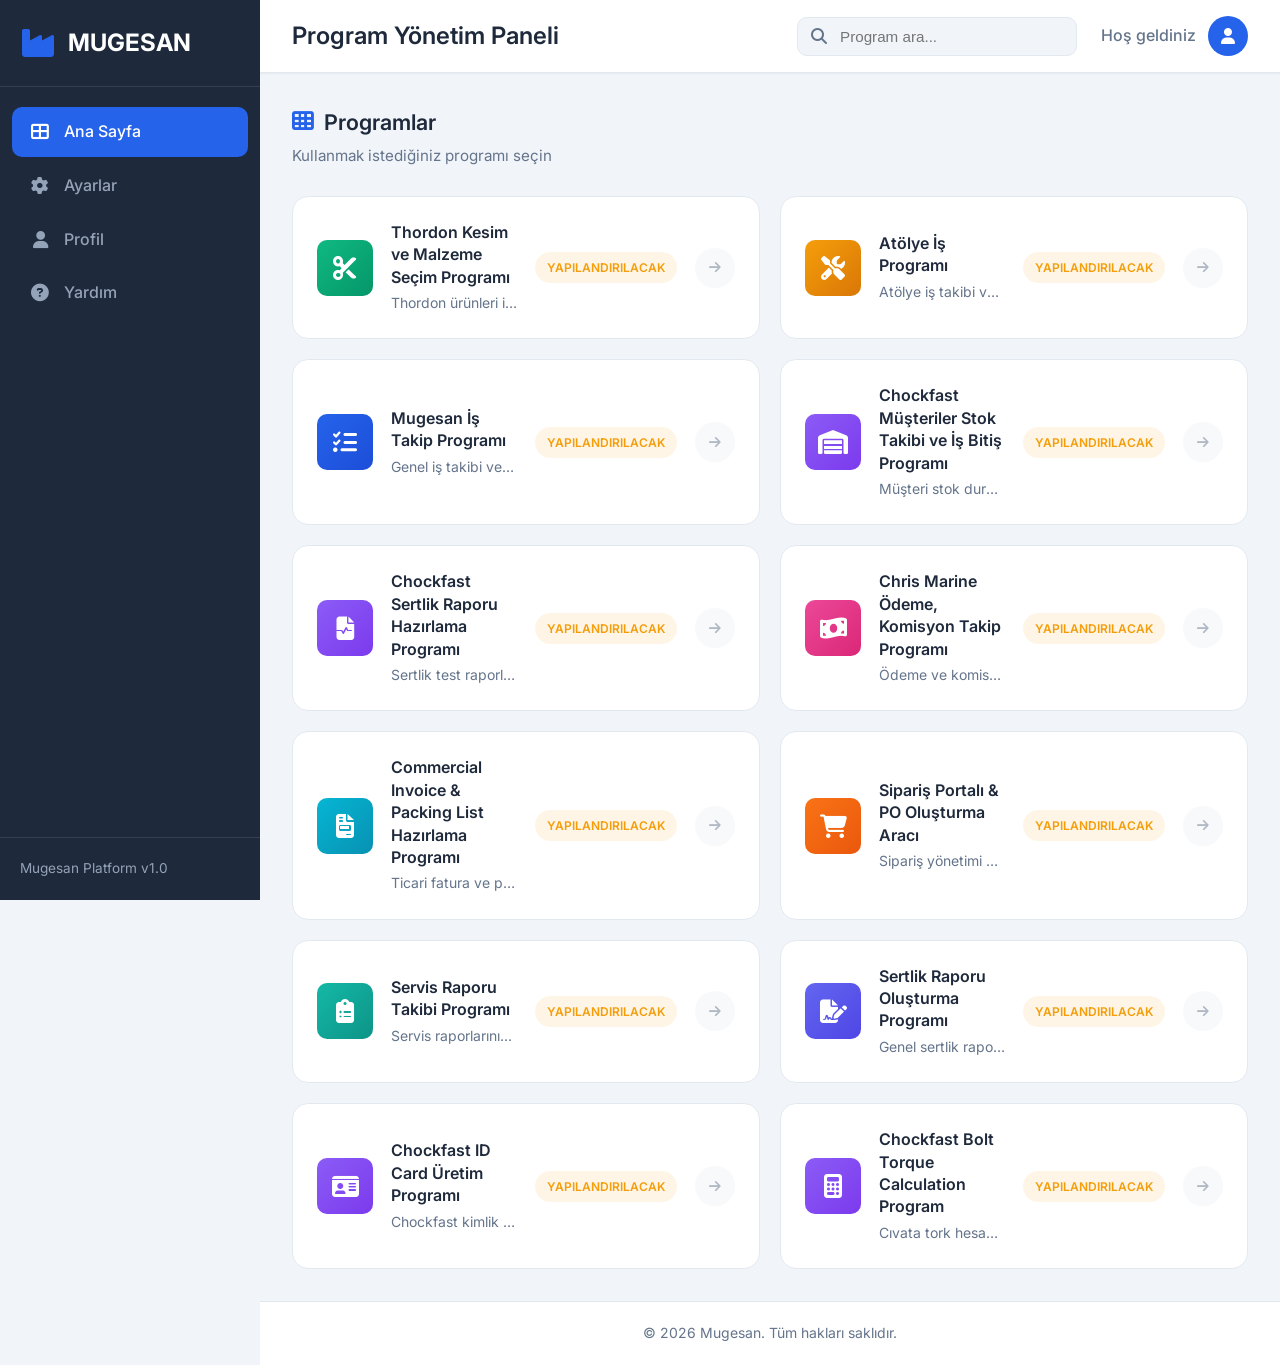
==== index.html @ e4b8ab94 "feat: Initialize Mugesan Platform with dashboard and program cards - Add main index.html with respon" ====
<!DOCTYPE html>
<html lang="tr">
<head>
    <meta charset="UTF-8">
    <meta name="viewport" content="width=device-width, initial-scale=1.0">
    <title>Mugesan Platform</title>
    <link rel="stylesheet" href="css/style.css">
    <link href="https://fonts.googleapis.com/css2?family=Inter:wght@300;400;500;600;700&display=swap" rel="stylesheet">
    <link rel="stylesheet" href="https://cdnjs.cloudflare.com/ajax/libs/font-awesome/6.4.0/css/all.min.css">
</head>
<body>
    <div class="app-container">
        <!-- Sidebar -->
        <aside class="sidebar">
            <div class="sidebar-header">
                <div class="logo">
                    <i class="fas fa-industry"></i>
                    <span>MUGESAN</span>
                </div>
            </div>
            <nav class="sidebar-nav">
                <a href="#" class="nav-item active">
                    <i class="fas fa-th-large"></i>
                    <span>Ana Sayfa</span>
                </a>
                <a href="#" class="nav-item">
                    <i class="fas fa-cog"></i>
                    <span>Ayarlar</span>
                </a>
                <a href="#" class="nav-item">
                    <i class="fas fa-user"></i>
                    <span>Profil</span>
                </a>
                <a href="#" class="nav-item">
                    <i class="fas fa-question-circle"></i>
                    <span>Yardım</span>
                </a>
            </nav>
            <div class="sidebar-footer">
                <p>Mugesan Platform v1.0</p>
            </div>
        </aside>

        <!-- Main Content -->
        <main class="main-content">
            <!-- Header -->
            <header class="header">
                <div class="header-left">
                    <button class="menu-toggle" id="menuToggle">
                        <i class="fas fa-bars"></i>
                    </button>
                    <h1>Program Yönetim Paneli</h1>
                </div>
                <div class="header-right">
                    <div class="search-box">
                        <i class="fas fa-search"></i>
                        <input type="text" placeholder="Program ara...">
                    </div>
                    <div class="user-info">
                        <span>Hoş geldiniz</span>
                        <div class="avatar">
                            <i class="fas fa-user"></i>
                        </div>
                    </div>
                </div>
            </header>

            <!-- Dashboard Content -->
            <div class="dashboard">
                <div class="section-title">
                    <h2><i class="fas fa-th"></i> Programlar</h2>
                    <p>Kullanmak istediğiniz programı seçin</p>
                </div>

                <div class="programs-grid">
                    <!-- Thordon Kesim ve Malzeme Seçim Programı -->
                    <div class="program-card" data-program="thordon-kesim">
                        <div class="card-icon thordon">
                            <i class="fas fa-cut"></i>
                        </div>
                        <div class="card-content">
                            <h3>Thordon Kesim ve Malzeme Seçim Programı</h3>
                            <p>Thordon ürünleri için kesim ve malzeme seçimi</p>
                        </div>
                        <div class="card-status">
                            <span class="status-badge pending">Yapılandırılacak</span>
                        </div>
                        <button class="card-btn" disabled>
                            <i class="fas fa-arrow-right"></i>
                        </button>
                    </div>

                    <!-- Atölye İş Programı -->
                    <div class="program-card" data-program="atolye-is">
                        <div class="card-icon workshop">
                            <i class="fas fa-tools"></i>
                        </div>
                        <div class="card-content">
                            <h3>Atölye İş Programı</h3>
                            <p>Atölye iş takibi ve yönetimi</p>
                        </div>
                        <div class="card-status">
                            <span class="status-badge pending">Yapılandırılacak</span>
                        </div>
                        <button class="card-btn" disabled>
                            <i class="fas fa-arrow-right"></i>
                        </button>
                    </div>

                    <!-- Mugesan İş Takip Programı -->
                    <div class="program-card" data-program="mugesan-is-takip">
                        <div class="card-icon mugesan">
                            <i class="fas fa-tasks"></i>
                        </div>
                        <div class="card-content">
                            <h3>Mugesan İş Takip Programı</h3>
                            <p>Genel iş takibi ve proje yönetimi</p>
                        </div>
                        <div class="card-status">
                            <span class="status-badge pending">Yapılandırılacak</span>
                        </div>
                        <button class="card-btn" disabled>
                            <i class="fas fa-arrow-right"></i>
                        </button>
                    </div>

                    <!-- Chockfast Müşteriler Stok Takibi -->
                    <div class="program-card" data-program="chockfast-stok">
                        <div class="card-icon chockfast">
                            <i class="fas fa-warehouse"></i>
                        </div>
                        <div class="card-content">
                            <h3>Chockfast Müşteriler Stok Takibi ve İş Bitiş Programı</h3>
                            <p>Müşteri stok durumu ve iş bitiş takibi</p>
                        </div>
                        <div class="card-status">
                            <span class="status-badge pending">Yapılandırılacak</span>
                        </div>
                        <button class="card-btn" disabled>
                            <i class="fas fa-arrow-right"></i>
                        </button>
                    </div>

                    <!-- Chockfast Sertlik Raporu Hazırlama -->
                    <div class="program-card" data-program="chockfast-sertlik">
                        <div class="card-icon chockfast">
                            <i class="fas fa-file-medical-alt"></i>
                        </div>
                        <div class="card-content">
                            <h3>Chockfast Sertlik Raporu Hazırlama Programı</h3>
                            <p>Sertlik test raporları oluşturma</p>
                        </div>
                        <div class="card-status">
                            <span class="status-badge pending">Yapılandırılacak</span>
                        </div>
                        <button class="card-btn" disabled>
                            <i class="fas fa-arrow-right"></i>
                        </button>
                    </div>

                    <!-- Chris Marine Ödeme Komisyon -->
                    <div class="program-card" data-program="chris-marine">
                        <div class="card-icon chris">
                            <i class="fas fa-money-bill-wave"></i>
                        </div>
                        <div class="card-content">
                            <h3>Chris Marine Ödeme, Komisyon Takip Programı</h3>
                            <p>Ödeme ve komisyon yönetimi</p>
                        </div>
                        <div class="card-status">
                            <span class="status-badge pending">Yapılandırılacak</span>
                        </div>
                        <button class="card-btn" disabled>
                            <i class="fas fa-arrow-right"></i>
                        </button>
                    </div>

                    <!-- Commercial Invoice & Packing List -->
                    <div class="program-card" data-program="commercial-invoice">
                        <div class="card-icon invoice">
                            <i class="fas fa-file-invoice"></i>
                        </div>
                        <div class="card-content">
                            <h3>Commercial Invoice & Packing List Hazırlama Programı</h3>
                            <p>Ticari fatura ve paketleme listesi oluşturma</p>
                        </div>
                        <div class="card-status">
                            <span class="status-badge pending">Yapılandırılacak</span>
                        </div>
                        <button class="card-btn" disabled>
                            <i class="fas fa-arrow-right"></i>
                        </button>
                    </div>

                    <!-- Sipariş Portalı & PO -->
                    <div class="program-card" data-program="siparis-portal">
                        <div class="card-icon portal">
                            <i class="fas fa-shopping-cart"></i>
                        </div>
                        <div class="card-content">
                            <h3>Sipariş Portalı & PO Oluşturma Aracı</h3>
                            <p>Sipariş yönetimi ve satın alma emri oluşturma</p>
                        </div>
                        <div class="card-status">
                            <span class="status-badge pending">Yapılandırılacak</span>
                        </div>
                        <button class="card-btn" disabled>
                            <i class="fas fa-arrow-right"></i>
                        </button>
                    </div>

                    <!-- Servis Raporu Takibi -->
                    <div class="program-card" data-program="servis-raporu">
                        <div class="card-icon service">
                            <i class="fas fa-clipboard-list"></i>
                        </div>
                        <div class="card-content">
                            <h3>Servis Raporu Takibi Programı</h3>
                            <p>Servis raporlarının takibi ve yönetimi</p>
                        </div>
                        <div class="card-status">
                            <span class="status-badge pending">Yapılandırılacak</span>
                        </div>
                        <button class="card-btn" disabled>
                            <i class="fas fa-arrow-right"></i>
                        </button>
                    </div>

                    <!-- Sertlik Raporu Oluşturma -->
                    <div class="program-card" data-program="sertlik-raporu">
                        <div class="card-icon report">
                            <i class="fas fa-file-signature"></i>
                        </div>
                        <div class="card-content">
                            <h3>Sertlik Raporu Oluşturma Programı</h3>
                            <p>Genel sertlik raporları oluşturma</p>
                        </div>
                        <div class="card-status">
                            <span class="status-badge pending">Yapılandırılacak</span>
                        </div>
                        <button class="card-btn" disabled>
                            <i class="fas fa-arrow-right"></i>
                        </button>
                    </div>

                    <!-- Chockfast ID Card Üretim -->
                    <div class="program-card" data-program="chockfast-idcard">
                        <div class="card-icon chockfast">
                            <i class="fas fa-id-card"></i>
                        </div>
                        <div class="card-content">
                            <h3>Chockfast ID Card Üretim Programı</h3>
                            <p>Chockfast kimlik kartı oluşturma</p>
                        </div>
                        <div class="card-status">
                            <span class="status-badge pending">Yapılandırılacak</span>
                        </div>
                        <button class="card-btn" disabled>
                            <i class="fas fa-arrow-right"></i>
                        </button>
                    </div>

                    <!-- Chockfast Bolt Torque Calculation -->
                    <div class="program-card" data-program="chockfast-torque">
                        <div class="card-icon chockfast">
                            <i class="fas fa-calculator"></i>
                        </div>
                        <div class="card-content">
                            <h3>Chockfast Bolt Torque Calculation Program</h3>
                            <p>Cıvata tork hesaplama aracı</p>
                        </div>
                        <div class="card-status">
                            <span class="status-badge pending">Yapılandırılacak</span>
                        </div>
                        <button class="card-btn" disabled>
                            <i class="fas fa-arrow-right"></i>
                        </button>
                    </div>
                </div>
            </div>

            <!-- Footer -->
            <footer class="footer">
                <p>&copy; 2026 Mugesan. Tüm hakları saklıdır.</p>
            </footer>
        </main>
    </div>

    <script src="js/app.js"></script>
</body>
</html>
---- css/style.css ----
/* Reset and Base Styles */
* {
    margin: 0;
    padding: 0;
    box-sizing: border-box;
}

:root {
    --primary-color: #2563eb;
    --primary-dark: #1d4ed8;
    --secondary-color: #64748b;
    --success-color: #22c55e;
    --warning-color: #f59e0b;
    --danger-color: #ef4444;
    --background: #f1f5f9;
    --surface: #ffffff;
    --text-primary: #1e293b;
    --text-secondary: #64748b;
    --border-color: #e2e8f0;
    --sidebar-bg: #1e293b;
    --sidebar-text: #94a3b8;
    --shadow-sm: 0 1px 2px 0 rgb(0 0 0 / 0.05);
    --shadow-md: 0 4px 6px -1px rgb(0 0 0 / 0.1);
    --shadow-lg: 0 10px 15px -3px rgb(0 0 0 / 0.1);
    --radius-sm: 6px;
    --radius-md: 10px;
    --radius-lg: 16px;
    --transition: all 0.3s ease;
}

body {
    font-family: 'Inter', -apple-system, BlinkMacSystemFont, sans-serif;
    background-color: var(--background);
    color: var(--text-primary);
    line-height: 1.6;
}

/* App Container */
.app-container {
    display: flex;
    min-height: 100vh;
}

/* Sidebar */
.sidebar {
    width: 260px;
    background: var(--sidebar-bg);
    color: var(--sidebar-text);
    display: flex;
    flex-direction: column;
    position: fixed;
    height: 100vh;
    z-index: 1000;
    transition: var(--transition);
}

.sidebar.collapsed {
    width: 70px;
}

.sidebar-header {
    padding: 24px 20px;
    border-bottom: 1px solid rgba(255, 255, 255, 0.1);
}

.logo {
    display: flex;
    align-items: center;
    gap: 12px;
    color: #ffffff;
    font-size: 1.5rem;
    font-weight: 700;
}

.logo i {
    font-size: 2rem;
    color: var(--primary-color);
}

.sidebar-nav {
    flex: 1;
    padding: 20px 12px;
    display: flex;
    flex-direction: column;
    gap: 4px;
}

.nav-item {
    display: flex;
    align-items: center;
    gap: 12px;
    padding: 12px 16px;
    color: var(--sidebar-text);
    text-decoration: none;
    border-radius: var(--radius-md);
    transition: var(--transition);
    font-weight: 500;
}

.nav-item:hover {
    background: rgba(255, 255, 255, 0.1);
    color: #ffffff;
}

.nav-item.active {
    background: var(--primary-color);
    color: #ffffff;
}

.nav-item i {
    font-size: 1.1rem;
    width: 24px;
    text-align: center;
}

.sidebar-footer {
    padding: 20px;
    border-top: 1px solid rgba(255, 255, 255, 0.1);
    font-size: 0.85rem;
    color: var(--sidebar-text);
}

/* Main Content */
.main-content {
    flex: 1;
    margin-left: 260px;
    display: flex;
    flex-direction: column;
    min-height: 100vh;
    transition: var(--transition);
}

/* Header */
.header {
    background: var(--surface);
    padding: 16px 32px;
    display: flex;
    align-items: center;
    justify-content: space-between;
    border-bottom: 1px solid var(--border-color);
    position: sticky;
    top: 0;
    z-index: 100;
    box-shadow: var(--shadow-sm);
}

.header-left {
    display: flex;
    align-items: center;
    gap: 16px;
}

.menu-toggle {
    display: none;
    background: none;
    border: none;
    font-size: 1.25rem;
    color: var(--text-secondary);
    cursor: pointer;
    padding: 8px;
    border-radius: var(--radius-sm);
}

.menu-toggle:hover {
    background: var(--background);
}

.header-left h1 {
    font-size: 1.5rem;
    font-weight: 600;
    color: var(--text-primary);
}

.header-right {
    display: flex;
    align-items: center;
    gap: 24px;
}

.search-box {
    position: relative;
    display: flex;
    align-items: center;
}

.search-box i {
    position: absolute;
    left: 14px;
    color: var(--text-secondary);
}

.search-box input {
    padding: 10px 16px 10px 42px;
    border: 1px solid var(--border-color);
    border-radius: var(--radius-md);
    width: 280px;
    font-size: 0.95rem;
    transition: var(--transition);
    background: var(--background);
}

.search-box input:focus {
    outline: none;
    border-color: var(--primary-color);
    box-shadow: 0 0 0 3px rgba(37, 99, 235, 0.1);
}

.user-info {
    display: flex;
    align-items: center;
    gap: 12px;
}

.user-info span {
    color: var(--text-secondary);
    font-weight: 500;
}

.avatar {
    width: 40px;
    height: 40px;
    background: var(--primary-color);
    border-radius: 50%;
    display: flex;
    align-items: center;
    justify-content: center;
    color: #ffffff;
}

/* Dashboard */
.dashboard {
    flex: 1;
    padding: 32px;
}

.section-title {
    margin-bottom: 28px;
}

.section-title h2 {
    font-size: 1.35rem;
    font-weight: 600;
    color: var(--text-primary);
    display: flex;
    align-items: center;
    gap: 10px;
}

.section-title h2 i {
    color: var(--primary-color);
}

.section-title p {
    color: var(--text-secondary);
    margin-top: 4px;
    font-size: 0.95rem;
}

/* Programs Grid */
.programs-grid {
    display: grid;
    grid-template-columns: repeat(auto-fill, minmax(380px, 1fr));
    gap: 20px;
}

/* Program Card */
.program-card {
    background: var(--surface);
    border-radius: var(--radius-lg);
    padding: 24px;
    display: flex;
    align-items: center;
    gap: 18px;
    border: 1px solid var(--border-color);
    transition: var(--transition);
    cursor: pointer;
    position: relative;
    overflow: hidden;
}

.program-card::before {
    content: '';
    position: absolute;
    top: 0;
    left: 0;
    width: 4px;
    height: 100%;
    background: var(--primary-color);
    opacity: 0;
    transition: var(--transition);
}

.program-card:hover {
    transform: translateY(-2px);
    box-shadow: var(--shadow-lg);
    border-color: var(--primary-color);
}

.program-card:hover::before {
    opacity: 1;
}

.card-icon {
    width: 56px;
    height: 56px;
    border-radius: var(--radius-md);
    display: flex;
    align-items: center;
    justify-content: center;
    font-size: 1.5rem;
    flex-shrink: 0;
}

/* Icon Colors */
.card-icon.thordon {
    background: linear-gradient(135deg, #10b981 0%, #059669 100%);
    color: white;
}

.card-icon.workshop {
    background: linear-gradient(135deg, #f59e0b 0%, #d97706 100%);
    color: white;
}

.card-icon.mugesan {
    background: linear-gradient(135deg, #2563eb 0%, #1d4ed8 100%);
    color: white;
}

.card-icon.chockfast {
    background: linear-gradient(135deg, #8b5cf6 0%, #7c3aed 100%);
    color: white;
}

.card-icon.chris {
    background: linear-gradient(135deg, #ec4899 0%, #db2777 100%);
    color: white;
}

.card-icon.invoice {
    background: linear-gradient(135deg, #06b6d4 0%, #0891b2 100%);
    color: white;
}

.card-icon.portal {
    background: linear-gradient(135deg, #f97316 0%, #ea580c 100%);
    color: white;
}

.card-icon.service {
    background: linear-gradient(135deg, #14b8a6 0%, #0d9488 100%);
    color: white;
}

.card-icon.report {
    background: linear-gradient(135deg, #6366f1 0%, #4f46e5 100%);
    color: white;
}

.card-content {
    flex: 1;
    min-width: 0;
}

.card-content h3 {
    font-size: 1rem;
    font-weight: 600;
    color: var(--text-primary);
    margin-bottom: 4px;
    line-height: 1.4;
}

.card-content p {
    font-size: 0.875rem;
    color: var(--text-secondary);
    white-space: nowrap;
    overflow: hidden;
    text-overflow: ellipsis;
}

.card-status {
    flex-shrink: 0;
}

.status-badge {
    display: inline-block;
    padding: 6px 12px;
    border-radius: 20px;
    font-size: 0.75rem;
    font-weight: 600;
    text-transform: uppercase;
}

.status-badge.pending {
    background: rgba(245, 158, 11, 0.1);
    color: var(--warning-color);
}

.status-badge.active {
    background: rgba(34, 197, 94, 0.1);
    color: var(--success-color);
}

.status-badge.disabled {
    background: rgba(100, 116, 139, 0.1);
    color: var(--secondary-color);
}

.card-btn {
    width: 40px;
    height: 40px;
    border: none;
    background: var(--background);
    border-radius: 50%;
    display: flex;
    align-items: center;
    justify-content: center;
    cursor: pointer;
    transition: var(--transition);
    color: var(--text-secondary);
    flex-shrink: 0;
}

.card-btn:hover:not(:disabled) {
    background: var(--primary-color);
    color: white;
}

.card-btn:disabled {
    cursor: not-allowed;
    opacity: 0.5;
}

/* Footer */
.footer {
    padding: 20px 32px;
    text-align: center;
    color: var(--text-secondary);
    font-size: 0.875rem;
    border-top: 1px solid var(--border-color);
    background: var(--surface);
}

/* Responsive Design */
@media (max-width: 1200px) {
    .programs-grid {
        grid-template-columns: repeat(auto-fill, minmax(340px, 1fr));
    }
}

@media (max-width: 992px) {
    .sidebar {
        transform: translateX(-100%);
    }

    .sidebar.open {
        transform: translateX(0);
    }

    .main-content {
        margin-left: 0;
    }

    .menu-toggle {
        display: block;
    }

    .search-box input {
        width: 200px;
    }
}

@media (max-width: 768px) {
    .header {
        padding: 12px 20px;
    }

    .header-left h1 {
        font-size: 1.25rem;
    }

    .search-box {
        display: none;
    }

    .dashboard {
        padding: 20px;
    }

    .programs-grid {
        grid-template-columns: 1fr;
    }

    .program-card {
        flex-wrap: wrap;
        gap: 12px;
    }

    .card-status {
        order: 4;
        width: 100%;
        margin-top: 8px;
    }

    .card-btn {
        position: absolute;
        top: 20px;
        right: 20px;
    }
}

@media (max-width: 480px) {
    .user-info span {
        display: none;
    }

    .header-left h1 {
        font-size: 1.1rem;
    }

    .program-card {
        padding: 18px;
    }

    .card-icon {
        width: 48px;
        height: 48px;
        font-size: 1.25rem;
    }

    .card-content h3 {
        font-size: 0.95rem;
    }
}

/* Overlay for mobile sidebar */
.sidebar-overlay {
    display: none;
    position: fixed;
    top: 0;
    left: 0;
    width: 100%;
    height: 100%;
    background: rgba(0, 0, 0, 0.5);
    z-index: 999;
}

.sidebar-overlay.active {
    display: block;
}

/* Animations */
@keyframes fadeIn {
    from {
        opacity: 0;
        transform: translateY(10px);
    }
    to {
        opacity: 1;
        transform: translateY(0);
    }
}

.program-card {
    animation: fadeIn 0.3s ease forwards;
}

.program-card:nth-child(1) { animation-delay: 0.05s; }
.program-card:nth-child(2) { animation-delay: 0.1s; }
.program-card:nth-child(3) { animation-delay: 0.15s; }
.program-card:nth-child(4) { animation-delay: 0.2s; }
.program-card:nth-child(5) { animation-delay: 0.25s; }
.program-card:nth-child(6) { animation-delay: 0.3s; }
.program-card:nth-child(7) { animation-delay: 0.35s; }
.program-card:nth-child(8) { animation-delay: 0.4s; }
.program-card:nth-child(9) { animation-delay: 0.45s; }
.program-card:nth-child(10) { animation-delay: 0.5s; }
.program-card:nth-child(11) { animation-delay: 0.55s; }
.program-card:nth-child(12) { animation-delay: 0.6s; }

/* Scrollbar Styling */
::-webkit-scrollbar {
    width: 8px;
    height: 8px;
}

::-webkit-scrollbar-track {
    background: var(--background);
}

::-webkit-scrollbar-thumb {
    background: var(--border-color);
    border-radius: 4px;
}

::-webkit-scrollbar-thumb:hover {
    background: var(--secondary-color);
}
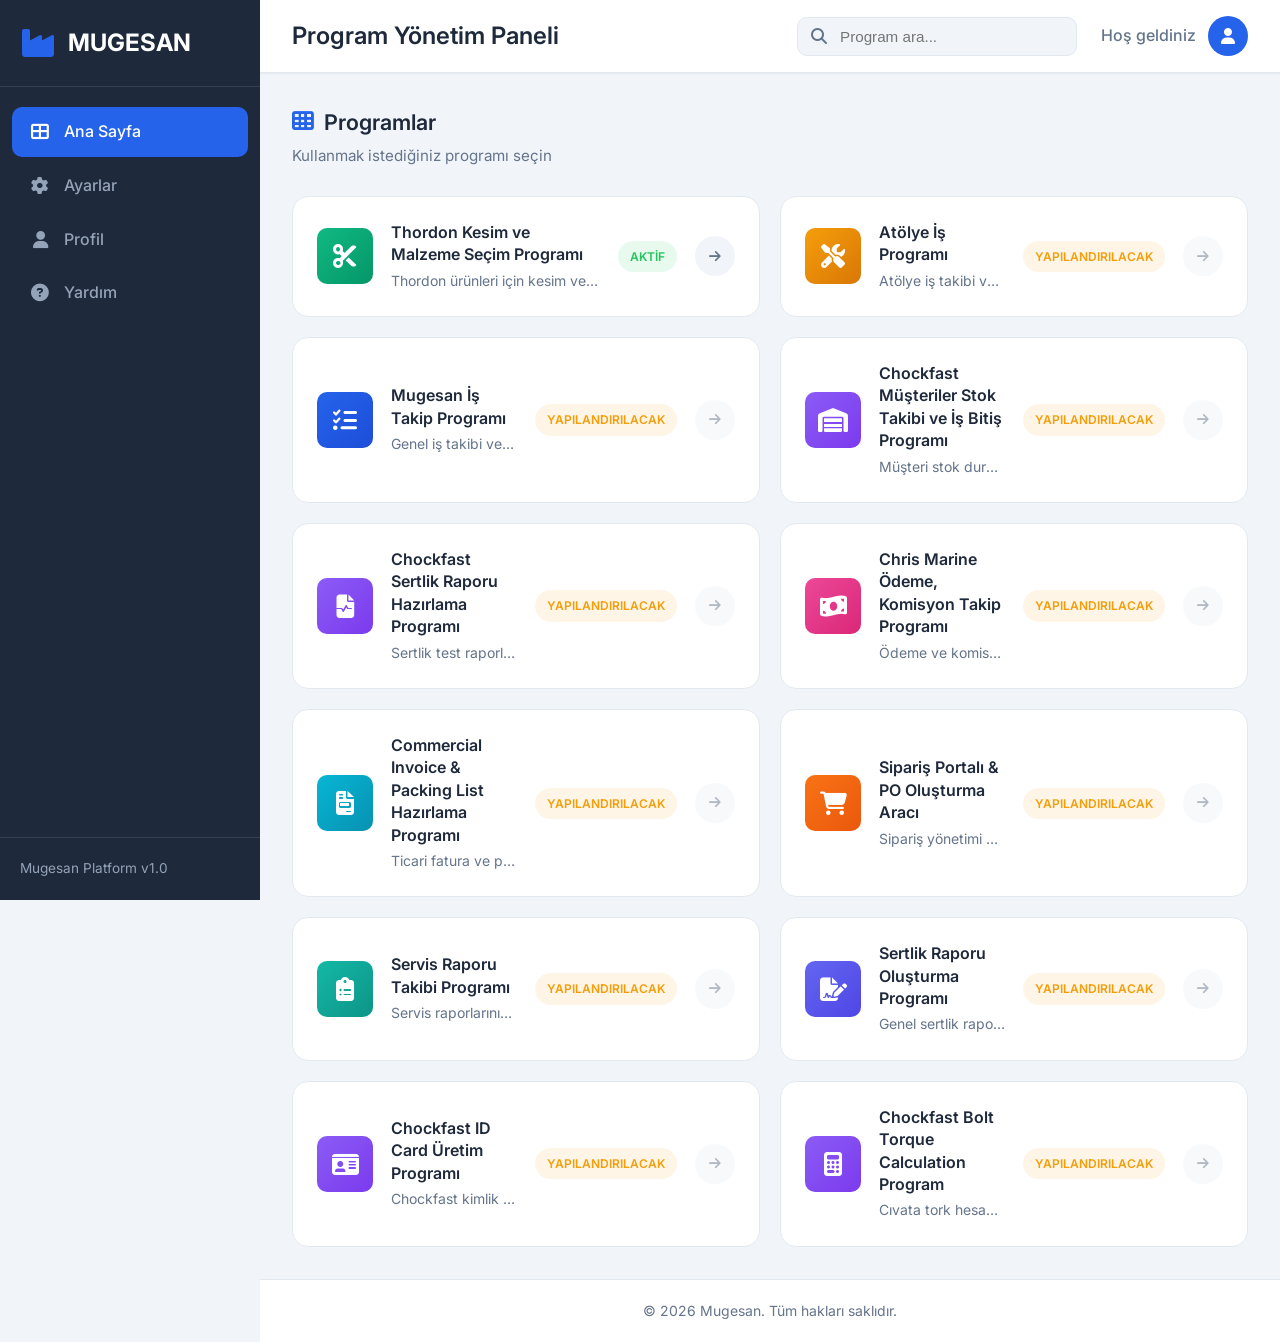
==== commit 66413e0b: "feat: Implement Thordon Kesim ve Malzeme Seçim Programı Complete implementation of the Thordon cutti" ====
--- a/index.html
+++ b/index.html
@@ -83,9 +83,9 @@
                             <p>Thordon ürünleri için kesim ve malzeme seçimi</p>
                         </div>
                         <div class="card-status">
-                            <span class="status-badge pending">Yapılandırılacak</span>
-                        </div>
-                        <button class="card-btn" disabled>
+                            <span class="status-badge active">Aktif</span>
+                        </div>
+                        <button class="card-btn">
                             <i class="fas fa-arrow-right"></i>
                         </button>
                     </div>
